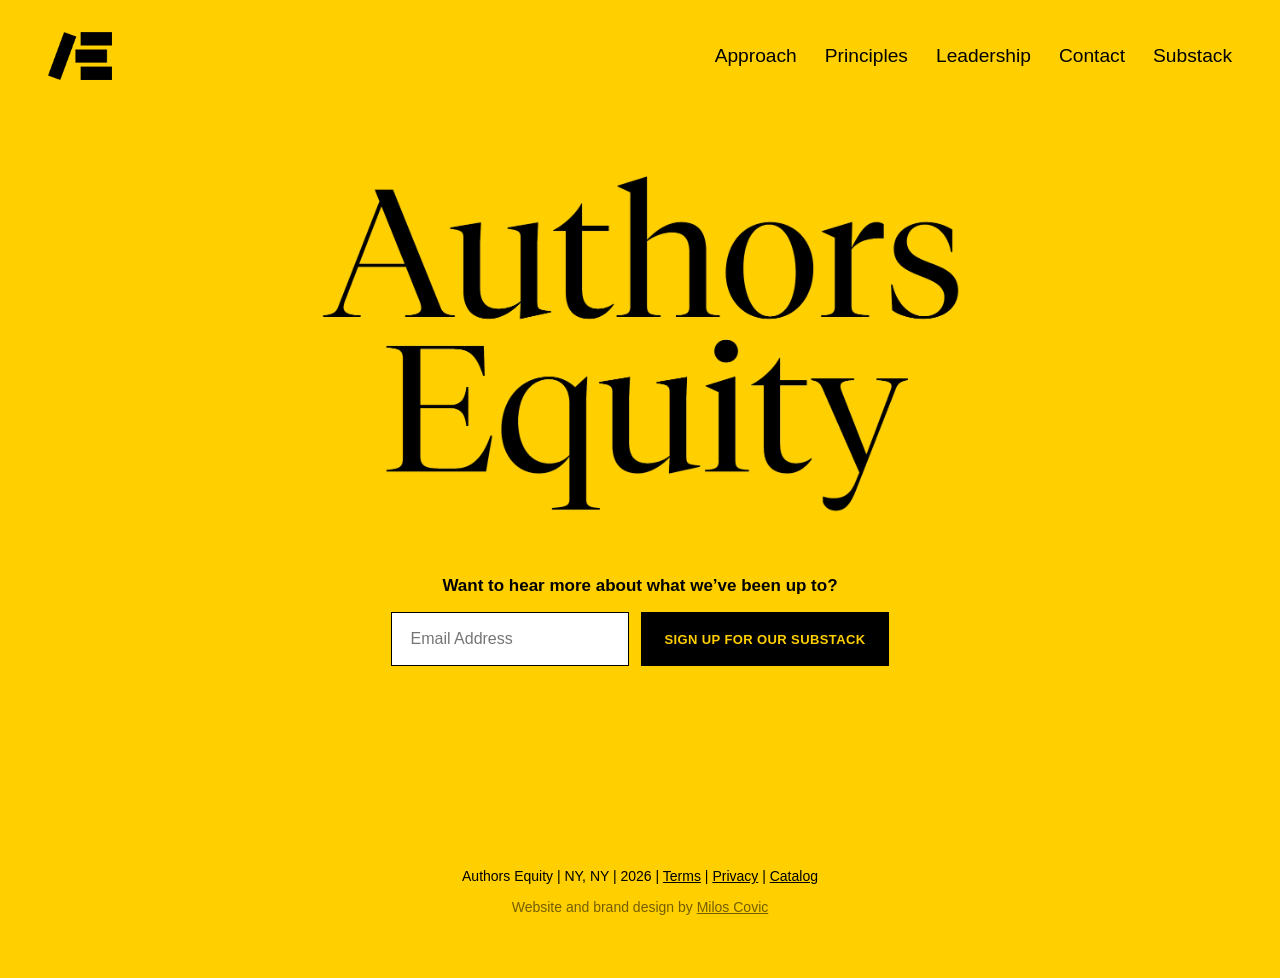
==== index.html @ 15e9beb6 "Initial commit: authorsequity.com static site rebuild Co-Authored-By: Claude Sonnet 5 <noreply@anthr" ====
<!DOCTYPE html>
<html lang="en">
<head>
<meta charset="UTF-8">
<meta name="viewport" content="width=device-width,initial-scale=1">
<title>Authors Equity - The Author-Centered Book Publisher</title>
<link rel="icon" type="image/png" href="/assets/images/favicon-32.png">
<link rel="apple-touch-icon" href="/assets/images/apple-touch-icon.png">
<link rel="stylesheet" href="/assets/site.css">
</head>
<body>
<header>
  <a class="logo" href="/"><img src="/assets/images/logo-black.webp" alt="Authors Equity" width="150" height="113"></a>
  <nav>
    <a href="/approach">Approach</a>
    <a href="/principles">Principles</a>
    <a href="/leadership">Leadership</a>
    <a href="/contact">Contact</a>
    <a href="https://authorsequity.substack.com/" target="_blank" rel="noopener">Substack</a>
  </nav>
</header>

<main style="max-width:none;padding-top:0;">
  <div class="hero">
    <img src="/assets/images/wordmark.webp" alt="Authors Equity" width="1500" height="799">
  </div>
  <div class="signup">
    <p>Want to hear more about what we&rsquo;ve been up to?</p>
    <form id="signup-form">
      <input type="email" name="email" placeholder="Email Address" required>
      <button type="submit">Sign Up for our Substack</button>
    </form>
  </div>
</main>

<footer>
  <div>Authors Equity | NY, NY | 2026 | <a href="/terms-conditions">Terms</a> | <a href="/privacy-policy">Privacy</a> | <a href="/catalog">Catalog</a></div>
  <div class="credit">Website and brand design by <a href="https://www.miloscovic.com/" target="_blank" rel="noopener">Milos Covic</a></div>
</footer>

<script>
// Substack has no public CORS-friendly subscribe API to POST to directly, so
// rather than fake an inline success state, hand off to Substack's own
// subscribe page with the address pre-filled — one confirm click for the
// reader instead of retyping their email.
document.getElementById('signup-form').addEventListener('submit', (e) => {
  e.preventDefault();
  const email = new FormData(e.target).get('email');
  window.open(`https://authorsequity.substack.com/subscribe?email=${encodeURIComponent(email)}`, '_blank', 'noopener');
});
</script>
</body>
</html>
---- assets/site.css ----
/* Authors Equity marketing site — faithful rebuild of the Squarespace
   original (see authorsequity.com, "Website and brand design by Milos
   Covic"). Same brand yellow, same Tiempos Fine headings (self-hosted here
   instead of Squarespace's asset host), same plain-Arial body/nav. One
   shared stylesheet across every page rather than Squarespace's per-page
   generated CSS, since there's no visual variation between pages to justify
   duplicating it. */

@font-face {
  font-family: 'Tiempos Fine';
  src: url('/assets/fonts/tiempos-fine-light.woff2') format('woff2');
  font-weight: 300;
  font-display: swap;
}

:root {
  --yellow: #FFCF00;
  --ink: #000000;
}

* { box-sizing: border-box; }

body {
  margin: 0;
  background: var(--yellow);
  color: var(--ink);
  font-family: Arial, Helvetica, sans-serif;
  font-size: 19.2px;
  line-height: 1.5;
}

h1, h2, h3, h4 {
  font-family: 'Tiempos Fine', Georgia, serif;
  font-weight: 300;
  margin: 0;
}

a { color: inherit; }

header {
  display: flex;
  align-items: center;
  justify-content: space-between;
  padding: 32px 48px;
  gap: 24px;
  flex-wrap: wrap;
}
header .logo img { display: block; height: 48px; width: auto; }
header nav { display: flex; gap: 28px; flex-wrap: wrap; }
header nav a { text-decoration: none; }
header nav a:hover, header nav a.active { text-decoration: underline; }

main {
  max-width: 760px;
  margin: 0 auto;
  padding: 40px 48px 120px;
}

/* Approach / Principles-intro style: one big serif statement, sized down a
   touch from Squarespace's fluid-engine scaling (which floats with viewport
   width) to a fixed comfortable reading size instead. */
.statement {
  font-family: 'Tiempos Fine', Georgia, serif;
  font-size: 32px;
  line-height: 1.35;
  font-weight: 300;
}
.statement a { text-decoration: underline; }

h1.page-title {
  font-size: 44px;
  text-align: center;
  margin-bottom: 32px;
}

/* Principles accordion */
.accordion-item { border-top: 1px solid var(--ink); }
.accordion-item:last-child { border-bottom: 1px solid var(--ink); }
.accordion-trigger {
  display: flex;
  align-items: center;
  justify-content: space-between;
  width: 100%;
  background: none;
  border: none;
  padding: 22px 0;
  font-family: 'Tiempos Fine', Georgia, serif;
  font-size: 26px;
  font-weight: 300;
  color: var(--ink);
  cursor: pointer;
  text-align: left;
}
.accordion-trigger .sign { font-family: Arial, Helvetica, sans-serif; font-size: 22px; }
.accordion-panel { max-height: 0; overflow: hidden; transition: max-height .25s ease; }
.accordion-panel p { margin: 0 0 22px; font-size: 17px; max-width: 560px; }
.accordion-item.open .accordion-panel { max-height: 300px; }

/* Leadership list */
.leadership-list { margin-top: 32px; }
.leadership-list .person { padding: 4px 0; font-size: 19.2px; }
.leadership-list .person b { font-weight: 700; }

/* Contact page */
.contact-block { margin-top: 8px; }
.contact-block p { margin: 0 0 14px; }
.contact-block a { text-decoration: underline; }
.contact-block .note { margin-top: 28px; font-size: 14px; letter-spacing: .02em; }

/* Home page */
.hero { text-align: center; padding: 60px 24px 0; }
.hero img { max-width: 640px; width: 100%; height: auto; margin: 0 auto; display: block; }
.signup { text-align: center; margin-top: 60px; padding-bottom: 40px; }
.signup p { font-weight: 700; font-size: 17px; margin-bottom: 14px; }
.signup form { display: inline-flex; gap: 12px; flex-wrap: wrap; justify-content: center; }
.signup input[type=email] {
  font: inherit; font-size: 16px; padding: 14px 18px; border: 1px solid var(--ink);
  background: #fff; min-width: 220px;
}
.signup button {
  font: inherit; font-size: 13px; font-weight: 700; letter-spacing: .03em; text-transform: uppercase;
  padding: 14px 22px; background: var(--ink); color: var(--yellow); border: 1px solid var(--ink); cursor: pointer;
}
.signup button:hover { background: #1a1a1a; }

/* Legal pages */
.legal h2 { font-size: 22px; margin-top: 32px; margin-bottom: 8px; }
.legal p { font-size: 16px; margin: 0 0 14px; }
.legal .updated { font-weight: 700; margin-bottom: 24px; }

footer {
  text-align: center;
  padding: 40px 24px 60px;
  font-size: 14px;
}
footer .credit { margin-top: 10px; color: rgba(0,0,0,.55); }
footer a { text-decoration: underline; }

@media (max-width: 640px) {
  header { padding: 24px; }
  header nav { gap: 16px; font-size: 15px; }
  main { padding: 32px 24px 90px; }
  .statement { font-size: 24px; }
  h1.page-title { font-size: 34px; }
  .accordion-trigger { font-size: 21px; }
}
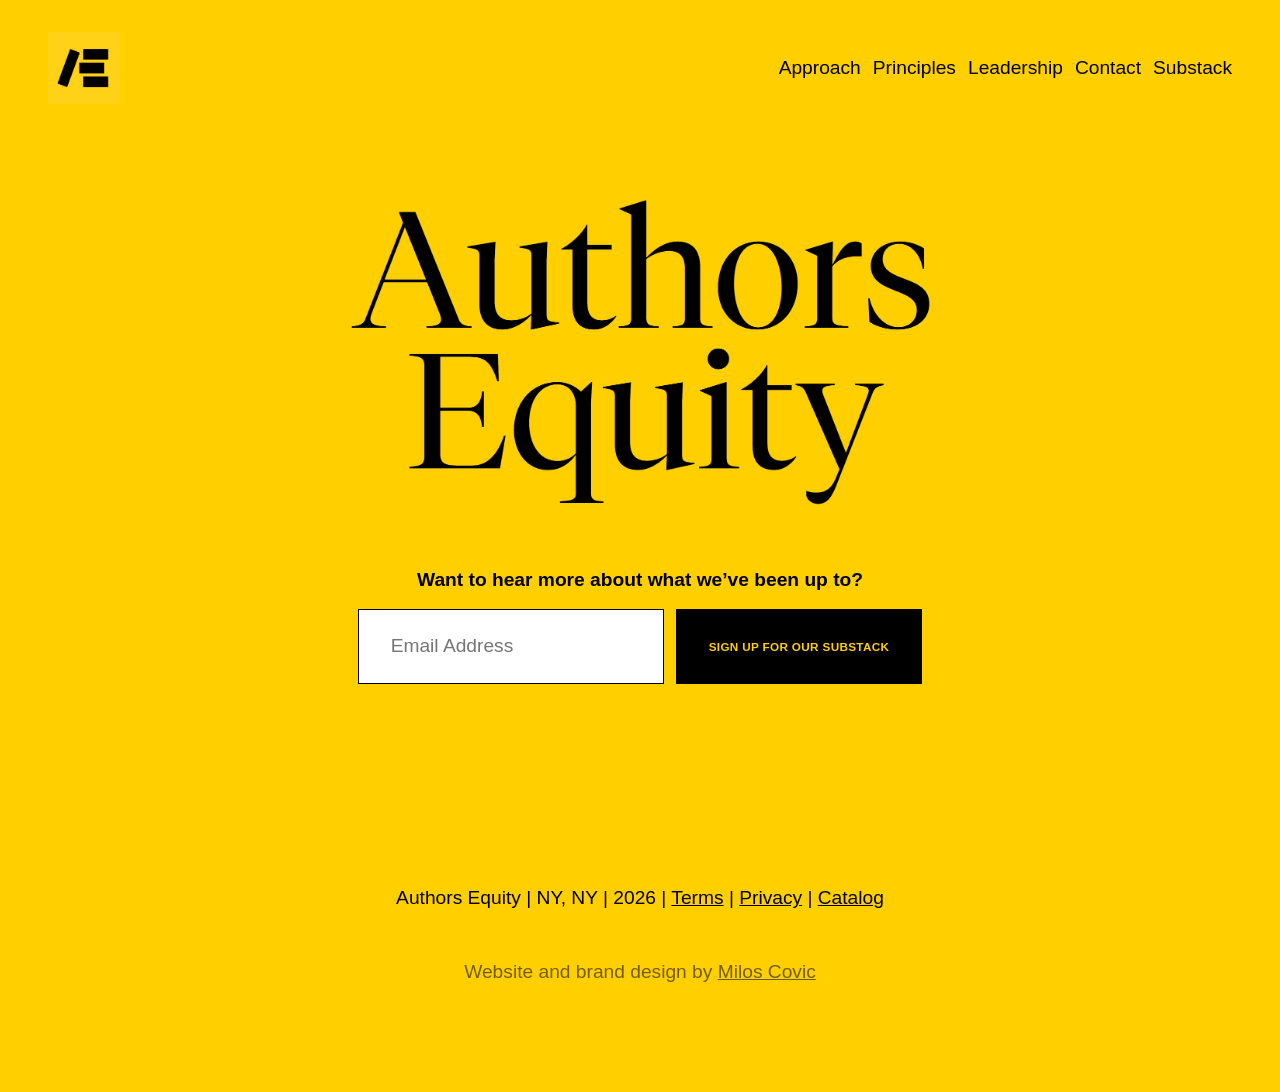
==== commit 4dc141da: "Match live-site fonts/spacing exactly; restyle catalog to brand; fix contact email Measured computed" ====
--- a/index.html
+++ b/index.html
@@ -4,13 +4,27 @@
 <meta charset="UTF-8">
 <meta name="viewport" content="width=device-width,initial-scale=1">
 <title>Authors Equity - The Author-Centered Book Publisher</title>
+<meta name="description" content="Authors Equity: collaborative book publishing for authors seeking more creative control, participation, and profit. Learn more about our approach.">
+<meta property="og:site_name" content="Authors Equity - The Author-Centered Book Publisher">
+<meta property="og:title" content="Authors Equity - The Author-Centered Book Publisher">
+<meta property="og:url" content="https://authorsequity.com">
+<meta property="og:type" content="website">
+<meta property="og:description" content="Authors Equity: collaborative book publishing for authors seeking more creative control, participation, and profit. Learn more about our approach.">
+<meta property="og:image" content="https://authorsequity.com/assets/images/social-icon-yellow.png">
+<meta property="og:image:width" content="1500">
+<meta property="og:image:height" content="1500">
+<meta name="twitter:card" content="summary">
+<meta name="twitter:title" content="Authors Equity - The Author-Centered Book Publisher">
+<meta name="twitter:description" content="Authors Equity: collaborative book publishing for authors seeking more creative control, participation, and profit. Learn more about our approach.">
+<meta name="twitter:image" content="https://authorsequity.com/assets/images/social-icon-yellow.png">
+<meta name="twitter:url" content="https://authorsequity.com">
 <link rel="icon" type="image/png" href="/assets/images/favicon-32.png">
 <link rel="apple-touch-icon" href="/assets/images/apple-touch-icon.png">
 <link rel="stylesheet" href="/assets/site.css">
 </head>
 <body>
 <header>
-  <a class="logo" href="/"><img src="/assets/images/logo-black.webp" alt="Authors Equity" width="150" height="113"></a>
+  <a class="logo" href="/"><img src="/assets/images/social-icon-yellow.webp" alt="Authors Equity" width="72" height="72"></a>
   <nav>
     <a href="/approach">Approach</a>
     <a href="/principles">Principles</a>
@@ -34,8 +48,8 @@
 </main>
 
 <footer>
-  <div>Authors Equity | NY, NY | 2026 | <a href="/terms-conditions">Terms</a> | <a href="/privacy-policy">Privacy</a> | <a href="/catalog">Catalog</a></div>
-  <div class="credit">Website and brand design by <a href="https://www.miloscovic.com/" target="_blank" rel="noopener">Milos Covic</a></div>
+  <p>Authors Equity | NY, NY | 2026 | <a href="/terms-conditions">Terms</a> | <a href="/privacy-policy">Privacy</a> | <a href="/catalog">Catalog</a></p>
+  <p class="credit">Website and brand design by <a href="https://www.miloscovic.com/" target="_blank" rel="noopener">Milos Covic</a></p>
 </footer>
 
 <script>
--- a/assets/site.css
+++ b/assets/site.css
@@ -4,12 +4,18 @@
    instead of Squarespace's asset host), same plain-Arial body/nav. One
    shared stylesheet across every page rather than Squarespace's per-page
    generated CSS, since there's no visual variation between pages to justify
-   duplicating it. */
+   duplicating it.
+
+   Sizing/spacing values below were measured directly off the live site
+   (computed styles + bounding rects at a 1440-1500px viewport), not
+   estimated, after an initial pass turned out to guess wrong in several
+   places (accordion size, contact page's font, legal page headings, logo
+   asset/size, nav spacing). */
 
 @font-face {
   font-family: 'Tiempos Fine';
   src: url('/assets/fonts/tiempos-fine-light.woff2') format('woff2');
-  font-weight: 300;
+  font-weight: 400;
   font-display: swap;
 }
 
@@ -31,7 +37,7 @@
 
 h1, h2, h3, h4 {
   font-family: 'Tiempos Fine', Georgia, serif;
-  font-weight: 300;
+  font-weight: 400;
   margin: 0;
 }
 
@@ -45,32 +51,34 @@
   gap: 24px;
   flex-wrap: wrap;
 }
-header .logo img { display: block; height: 48px; width: auto; }
-header nav { display: flex; gap: 28px; flex-wrap: wrap; }
+/* The real header logo is a different export than the plain black mark —
+   a square (1500x1500) canvas with the brand yellow baked into the
+   background, meant to sit flush on a yellow page (see assets/images) —
+   rendered at 72x72 on the live site. */
+header .logo img { display: block; width: 72px; height: 72px; }
+header nav { display: flex; gap: 12px; flex-wrap: wrap; }
 header nav a { text-decoration: none; }
 header nav a:hover, header nav a.active { text-decoration: underline; }
 
 main {
-  max-width: 760px;
+  max-width: 1000px;
   margin: 0 auto;
   padding: 40px 48px 120px;
 }
 
-/* Approach / Principles-intro style: one big serif statement, sized down a
-   touch from Squarespace's fluid-engine scaling (which floats with viewport
-   width) to a fixed comfortable reading size instead. */
+/* Approach / Principles-intro / Contact style: one big serif statement. */
 .statement {
   font-family: 'Tiempos Fine', Georgia, serif;
   font-size: 32px;
-  line-height: 1.35;
-  font-weight: 300;
+  line-height: 1.248;
+  font-weight: 400;
 }
 .statement a { text-decoration: underline; }
 
 h1.page-title {
-  font-size: 44px;
+  font-size: 48px;
   text-align: center;
-  margin-bottom: 32px;
+  margin-bottom: 16px;
 }
 
 /* Principles accordion */
@@ -83,64 +91,69 @@
   width: 100%;
   background: none;
   border: none;
-  padding: 22px 0;
+  padding: 30px 0;
   font-family: 'Tiempos Fine', Georgia, serif;
-  font-size: 26px;
-  font-weight: 300;
+  font-size: 32px;
+  font-weight: 400;
   color: var(--ink);
   cursor: pointer;
   text-align: left;
 }
-.accordion-trigger .sign { font-family: Arial, Helvetica, sans-serif; font-size: 22px; }
+.accordion-trigger .sign { font-family: Arial, Helvetica, sans-serif; font-size: 24px; }
 .accordion-panel { max-height: 0; overflow: hidden; transition: max-height .25s ease; }
-.accordion-panel p { margin: 0 0 22px; font-size: 17px; max-width: 560px; }
+.accordion-panel p { margin: 0 0 30px; font-size: 19.2px; }
 .accordion-item.open .accordion-panel { max-height: 300px; }
 
-/* Leadership list */
-.leadership-list { margin-top: 32px; }
-.leadership-list .person { padding: 4px 0; font-size: 19.2px; }
-.leadership-list .person b { font-weight: 700; }
+/* Leadership list — one paragraph, <br> between names (matches the
+   original's markup: not a list of separate blocks with their own margins,
+   just line-height doing the spacing). */
+.leadership-list { margin-top: 32px; font-size: 19.2px; }
+.leadership-list b { font-weight: 700; }
 
-/* Contact page */
-.contact-block { margin-top: 8px; }
-.contact-block p { margin: 0 0 14px; }
-.contact-block a { text-decoration: underline; }
-.contact-block .note { margin-top: 28px; font-size: 14px; letter-spacing: .02em; }
+/* Contact page — the Q&A-style lines are the same big serif "statement"
+   treatment as Approach/Leadership, not small body text. */
+.contact-block .statement { margin-bottom: 40px; }
+.contact-block .statement a { text-decoration: underline; }
+.contact-block .note { margin-top: 45px; }
+.contact-block .note p { margin: 0 0 45px; }
+.contact-block .note a { text-decoration: underline; }
 
 /* Home page */
 .hero { text-align: center; padding: 60px 24px 0; }
-.hero img { max-width: 640px; width: 100%; height: auto; margin: 0 auto; display: block; }
+.hero img { max-width: 582px; width: 100%; height: auto; margin: 0 auto; display: block; }
 .signup { text-align: center; margin-top: 60px; padding-bottom: 40px; }
-.signup p { font-weight: 700; font-size: 17px; margin-bottom: 14px; }
+.signup p { font-weight: 700; font-size: 19.2px; margin-bottom: 14px; }
 .signup form { display: inline-flex; gap: 12px; flex-wrap: wrap; justify-content: center; }
 .signup input[type=email] {
-  font: inherit; font-size: 16px; padding: 14px 18px; border: 1px solid var(--ink);
+  font: inherit; font-size: 19.2px; padding: 22.4px 32px; border: 1px solid var(--ink);
   background: #fff; min-width: 220px;
 }
 .signup button {
-  font: inherit; font-size: 13px; font-weight: 700; letter-spacing: .03em; text-transform: uppercase;
-  padding: 14px 22px; background: var(--ink); color: var(--yellow); border: 1px solid var(--ink); cursor: pointer;
+  font: inherit; font-size: 11.7px; font-weight: 700; letter-spacing: .03em; text-transform: uppercase;
+  padding: 22.4px 32px; background: var(--ink); color: var(--yellow); border: 1px solid var(--ink); cursor: pointer;
 }
 .signup button:hover { background: #1a1a1a; }
 
-/* Legal pages */
-.legal h2 { font-size: 22px; margin-top: 32px; margin-bottom: 8px; }
-.legal p { font-size: 16px; margin: 0 0 14px; }
-.legal .updated { font-weight: 700; margin-bottom: 24px; }
+/* Legal pages — the original has NO heading styling here at all: title and
+   section labels are just bold text inline in the same plain paragraph
+   flow, not big serif headings like the rest of the site. */
+.legal p { font-size: 19.2px; margin: 0 0 19.2px; }
+.legal p strong { font-weight: 700; }
 
 footer {
   text-align: center;
   padding: 40px 24px 60px;
-  font-size: 14px;
+  font-size: 19.2px;
 }
-footer .credit { margin-top: 10px; color: rgba(0,0,0,.55); }
+footer p { margin: 0 0 45px; }
+footer .credit { color: rgba(0,0,0,.55); }
 footer a { text-decoration: underline; }
 
 @media (max-width: 640px) {
   header { padding: 24px; }
-  header nav { gap: 16px; font-size: 15px; }
+  header nav { gap: 10px; font-size: 15px; }
   main { padding: 32px 24px 90px; }
   .statement { font-size: 24px; }
   h1.page-title { font-size: 34px; }
-  .accordion-trigger { font-size: 21px; }
+  .accordion-trigger { font-size: 24px; }
 }
